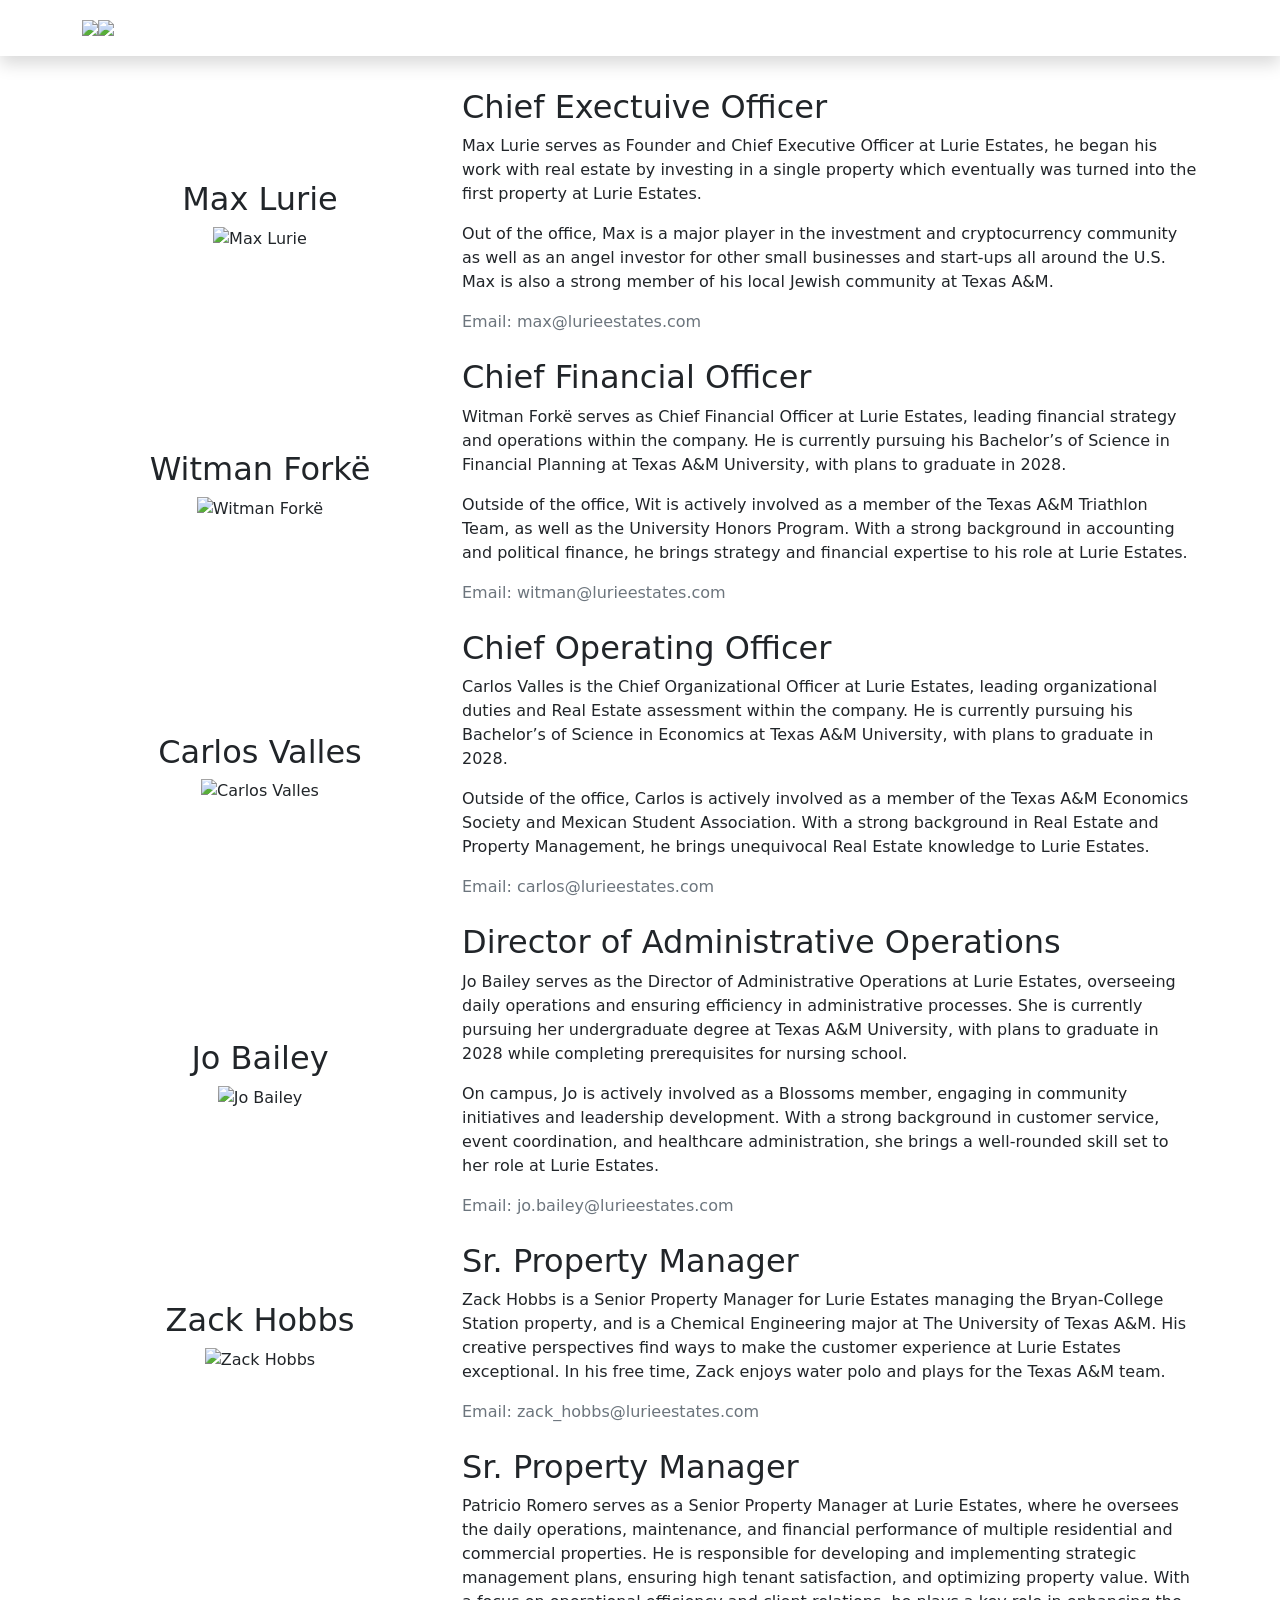
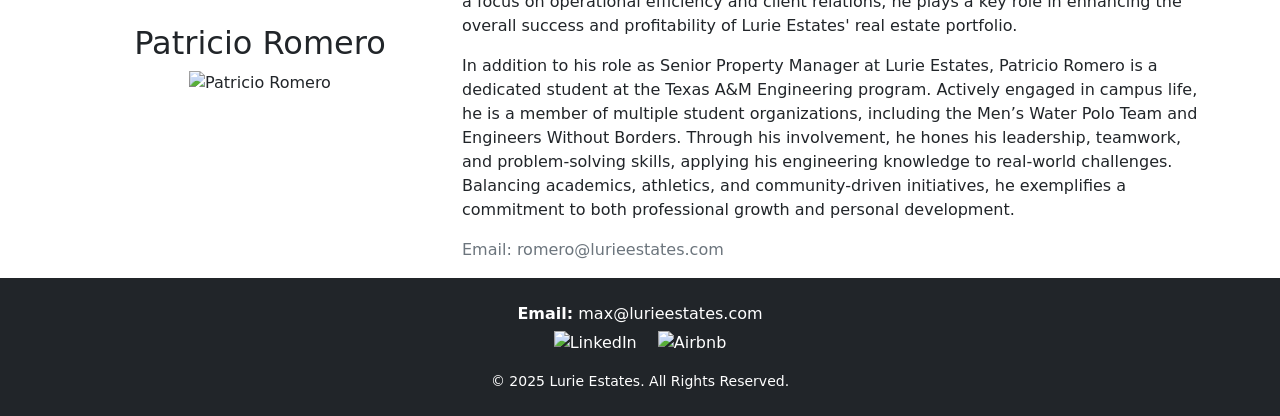
==== bio.html @ 8a68ab49 "Add files via upload" ====
<!DOCTYPE html>
<html lang="en">
<head>
  <meta charset="UTF-8" />
  <meta name="viewport" content="width=device-width, initial-scale=1.0" />
  <title>Lurie Estates | Bio</title>
  <!-- Bootstrap CSS -->
  <link
    href="https://cdn.jsdelivr.net/npm/bootstrap@5.3.0/dist/css/bootstrap.min.css"
    rel="stylesheet"
  />
  <!-- GSAP & ScrollTrigger -->
  <script src="https://cdnjs.cloudflare.com/ajax/libs/gsap/3.11.4/gsap.min.js"></script>
  <script src="https://cdnjs.cloudflare.com/ajax/libs/gsap/3.11.4/ScrollTrigger.min.js"></script>
  <link rel="stylesheet" href="static/style.css">
</head>
<body>
  <nav class="navbar navbar-expand-lg navbar-dark fixed-top shadow mobile-trim">
    <div class="container">
      <a class="navbar-brand d-flex align-items-center" href="index.html"><img src="static/lurie_estates_logo.PNG" class="nav-logo"><img src="static/lurie_estates_logo_text.PNG" class="nav-logo-text"></a>
      <button
        class="navbar-toggler"
        type="button"
        data-bs-toggle="collapse"
        data-bs-target="#navbarNav"
        aria-controls="navbarNav"
        aria-expanded="false"
        aria-label="Toggle navigation"
      >
        <span class="navbar-toggler-icon"></span>
      </button>
      <div class="collapse navbar-collapse justify-content-end" id="navbarNav">
        <ul class="navbar-nav">
          <li class="nav-item">
            <a class="nav-link" href="index.html#properties">Properties</a>
          </li>
          <li class="nav-item">
            <a class="nav-link" href="index.html#reviews">Reviews</a>
          </li>
          <li class="nav-item dropdown">
            <a
              class="nav-link dropdown-toggle"
              href="#"
              id="teamDropdown"
              role="button"
              data-bs-toggle="dropdown"
              aria-expanded="false"
            >
              Team
            </a>
            <ul class="dropdown-menu bg-main" aria-labelledby="teamDropdown">
              <li><a class="dropdown-item" href="bio.html#max">Max Lurie</a></li>
              <li><a class="dropdown-item" href="bio.html#witman">Witman Forkë</a></li>
              <li><a class="dropdown-item" href="bio.html#carlos">Carlos Valles</a></li>
              <li><a class="dropdown-item" href="bio.html#jo">Jo Bailey</a></li>
              <li><a class="dropdown-item" href="bio.html#zack">Zack Hobbs</a></li>
              <li><a class="dropdown-item" href="bio.html#patricio">Patricio Romero</a></li>
            </ul>
          </li>
          <li class="nav-item">
            <a class="nav-link" href="contact.html">Contact</a>
          </li>
        </ul>
      </div>
    </div>
  </nav>

  <div style="height: 80px;"></div>
  
  <!-- Bio Section with layered background -->
  <section id="max" class="bio-section">
    <div class="container bio-content">
      <div class="row align-items-center">
        <div class="col-md-4 text-center">
          <h2>Max Lurie</h2>
          <img
            src="static\max_headshot.jpg"
            alt="Max Lurie"
            class="img-fluid bio-pic"
          />
        </div>
        <div class="col-md-8 order-md-1">
          <h2 class="mt-2">Chief Exectuive Officer</h2>
          <p>
            Max Lurie serves as Founder and Chief Executive Officer at Lurie Estates, he began his work with real estate by investing in a single property which eventually was turned into the first property at Lurie Estates.
          </p><p>Out of the office, Max is a major player in the investment and cryptocurrency community as well as an angel investor for other small businesses and start-ups all around the U.S. Max is also a strong member of his local Jewish community at Texas A&M.
          </p>
          <p class="text-secondary">Email: <a class="text-secondary text-decoration-none" href="mailto:max@lurieestates.com">max@lurieestates.com</a></p>
        </div>
      </div>
    </div>
  </section>

  <section id="witman" class="bio-section">
    <div class="container bio-content">
      <div class="row align-items-center">
        <div class="col-md-4 text-center">
          <h2>Witman Forkë</h2>
          <img
            src="static\witman_headshot.jpg"
            alt="Witman Forkë"
            class="img-fluid bio-pic"
          />
        </div>
        <div class="col-md-8 order-md-1">
          <h2 class="mt-2">Chief Financial Officer</h2>
          <p>
            Witman Forkë serves as Chief Financial Officer at Lurie Estates, leading financial strategy and operations within the company. He is currently pursuing his Bachelor’s of Science in Financial Planning at Texas A&M University, with plans to graduate in 2028. 
          </p><p>
Outside of the office, Wit is actively involved as a member of the Texas A&M Triathlon Team, as well as the University Honors Program. With a strong background in accounting and political finance, he brings strategy and financial expertise to his role at Lurie Estates. 

          </p>
          <p class="text-secondary">Email: <a href="mailto:witman@lurieestates.com" class="text-secondary text-decoration-none">witman@lurieestates.com</a></p>
        </div>
      </div>
    </div>
  </section>
  
  <section id="carlos" class="bio-section">
    <div class="container bio-content">
      <div class="row align-items-center">
        <div class="col-md-4 text-center">
          <h2>Carlos Valles</h2>
          <img
            src="static\carlos_headshot.jpg"
            alt="Carlos Valles"
            class="img-fluid bio-pic"
          />
        </div>
        <div class="col-md-8 order-md-1">
          <h2 class="mt-2">Chief Operating Officer</h2>
          <p>
            Carlos Valles is the Chief Organizational Officer at Lurie Estates, leading organizational duties and Real Estate assessment within the company. He is currently pursuing his Bachelor’s of Science in Economics at Texas A&M University, with plans to graduate in 2028. 
          </p><p>
Outside of the office, Carlos is actively involved as a member of the Texas A&M Economics Society and Mexican Student Association. With a strong background in Real Estate and Property Management, he brings unequivocal Real Estate knowledge to Lurie Estates. 

          </p>
          <p class="text-secondary">Email: <a class="text-secondary text-decoration-none" href="mailto:carlos@lurieestates.com">carlos@lurieestates.com</a></p>
        </div>
      </div>
    </div>
  </section>

  <section id="jo" class="bio-section">
    <div class="container bio-content">
      <div class="row align-items-center">
        <div class="col-md-4 text-center">
          <h2>Jo Bailey</h2>
          <img
            src="static\jo_headshot.jpg"
            alt="Jo Bailey"
            class="img-fluid bio-pic"
          />
        </div>
        <div class="col-md-8 order-md-1">
          <h2 class="mt-2">Director of Administrative Operations</h2>
          <p>
            Jo Bailey serves as the Director of Administrative Operations at Lurie Estates, overseeing daily operations and ensuring efficiency in administrative processes. She is currently pursuing her undergraduate degree at Texas A&M University, with plans to graduate in 2028 while completing prerequisites for nursing school.
          </p><p>
On campus, Jo is actively involved as a Blossoms member, engaging in community initiatives and leadership development. With a strong background in customer service, event coordination, and healthcare administration, she brings a well-rounded skill set to her role at Lurie Estates.

          </p>
          <p class="text-secondary">Email: <a href="mailto:jo.bailey@lurieestates.com" class="text-secondary text-decoration-none">jo.bailey@lurieestates.com</a></p>
        </div>
      </div>
    </div>
  </section>

  <section id="zack" class="bio-section">
    <div class="container bio-content">
      <div class="row align-items-center">
        <div class="col-md-4 text-center">
          <h2>Zack Hobbs</h2>
          <img
            src="static\zack_headshot.jpg"
            alt="Zack Hobbs"
            class="img-fluid bio-pic"
          />
        </div>
        <div class="col-md-8 order-md-1">
          <h2 class="mt-2">Sr. Property Manager</h2>
          <p>
            Zack Hobbs is a Senior Property Manager for Lurie Estates managing the Bryan-College Station property, and is a Chemical Engineering major at The University of Texas A&M. His creative perspectives find ways to make the customer experience at Lurie Estates exceptional. In his free time, Zack enjoys water polo and plays for the Texas A&M team.
          </p>
          <p class="text-secondary">Email: <a href="mailto:zack_hobbs@lurieestates.com" class="text-secondary text-decoration-none">zack_hobbs@lurieestates.com</a></p>
        </div>
      </div>
    </div>
  </section>

  <section id="patricio" class="bio-section">
    <div class="container bio-content">
      <div class="row align-items-center">
        <div class="col-md-4 text-center">
          <h2>Patricio Romero</h2>
          <img
            src="static\patricio_headshot.jpg"
            alt="Patricio Romero"
            class="img-fluid bio-pic"
          />
        </div>
        <div class="col-md-8 order-md-1">
          <h2 class="mt-2">Sr. Property Manager</h2>
          <p>
            Patricio Romero serves as a Senior Property Manager at Lurie Estates, where he oversees the daily operations, maintenance, and financial performance of multiple residential and commercial properties. He is responsible for developing and implementing strategic management plans, ensuring high tenant satisfaction, and optimizing property value. With a focus on operational efficiency and client relations, he plays a key role in enhancing the overall success and profitability of Lurie Estates' real estate portfolio.
          </p><p>
	In addition to his role as Senior Property Manager at Lurie Estates, Patricio Romero is a dedicated student at the Texas A&M Engineering program. Actively engaged in campus life, he is a member of multiple student organizations, including the Men’s Water Polo Team and Engineers Without Borders. Through his involvement, he hones his leadership, teamwork, and problem-solving skills, applying his engineering knowledge to real-world challenges. Balancing academics, athletics, and community-driven initiatives, he exemplifies a commitment to both professional growth and personal development.

          </p>
          <p class="text-secondary">Email: <a href="mailto:romero@lurieestates.com" class="text-secondary text-decoration-none">romero@lurieestates.com</a></p>
        </div>
      </div>
    </div>
  </section>
  
  <footer class="bg-dark text-white text-center py-4">
    <div class="container">
      <p class="mb-1">
        <strong>Email:</strong>
        <a href="mailto:max@lurieestates.com" class="text-white text-decoration-none">max@lurieestates.com</a>
      </p>
      <p class="mb-3">
        <a href="https://www.linkedin.com/company/lurie-estates/" target="_blank" class="text-white text-decoration-none me-3">
          <img src="static\linkedin_logo.webp" alt="LinkedIn" style="width: 24px; height: 24px; vertical-align: middle;">
        </a>
        <a href="https://www.airbnb.com/users/show/472036509" target="_blank" class="text-white text-decoration-none">
          <img src="static\airbnb_logo.png" alt="Airbnb" style="width: 24px; height: 24px; vertical-align: middle;">
        </a>
      </p>
      <p class="small mb-0">&copy; 2025 Lurie Estates. All Rights Reserved.</p>
    </div>
  </footer>
  
  <!-- Bootstrap Bundle JS -->
  <script src="https://cdn.jsdelivr.net/npm/bootstrap@5.3.0/dist/js/bootstrap.bundle.min.js"></script>
  <!-- Custom JS for Scroll Animations -->
  <script>
    // Register ScrollTrigger with GSAP
    gsap.registerPlugin(ScrollTrigger);

    // Parallax effect for hero layers
    gsap.to(".layer.layer1", {
      scrollTrigger: {
        trigger: ".hero",
        start: "top top",
        end: "bottom top",
        scrub: true,
      },
      y: -100,
      ease: "none",
    });

    gsap.to(".layer.layer2", {
      scrollTrigger: {
        trigger: ".hero",
        start: "top top",
        end: "bottom top",
        scrub: true,
      },
      y: -200,
      ease: "none",
    });

    // Animate section headings on scroll
    gsap.utils.toArray("section").forEach((section) => {
      gsap.from(section.querySelector("h2"), {
        opacity: 0,
        y: 10,
        duration: 1,
        scrollTrigger: {
          trigger: section,
          start: "top 80%",
        },
      });
    });
  </script>
</body>
</html>
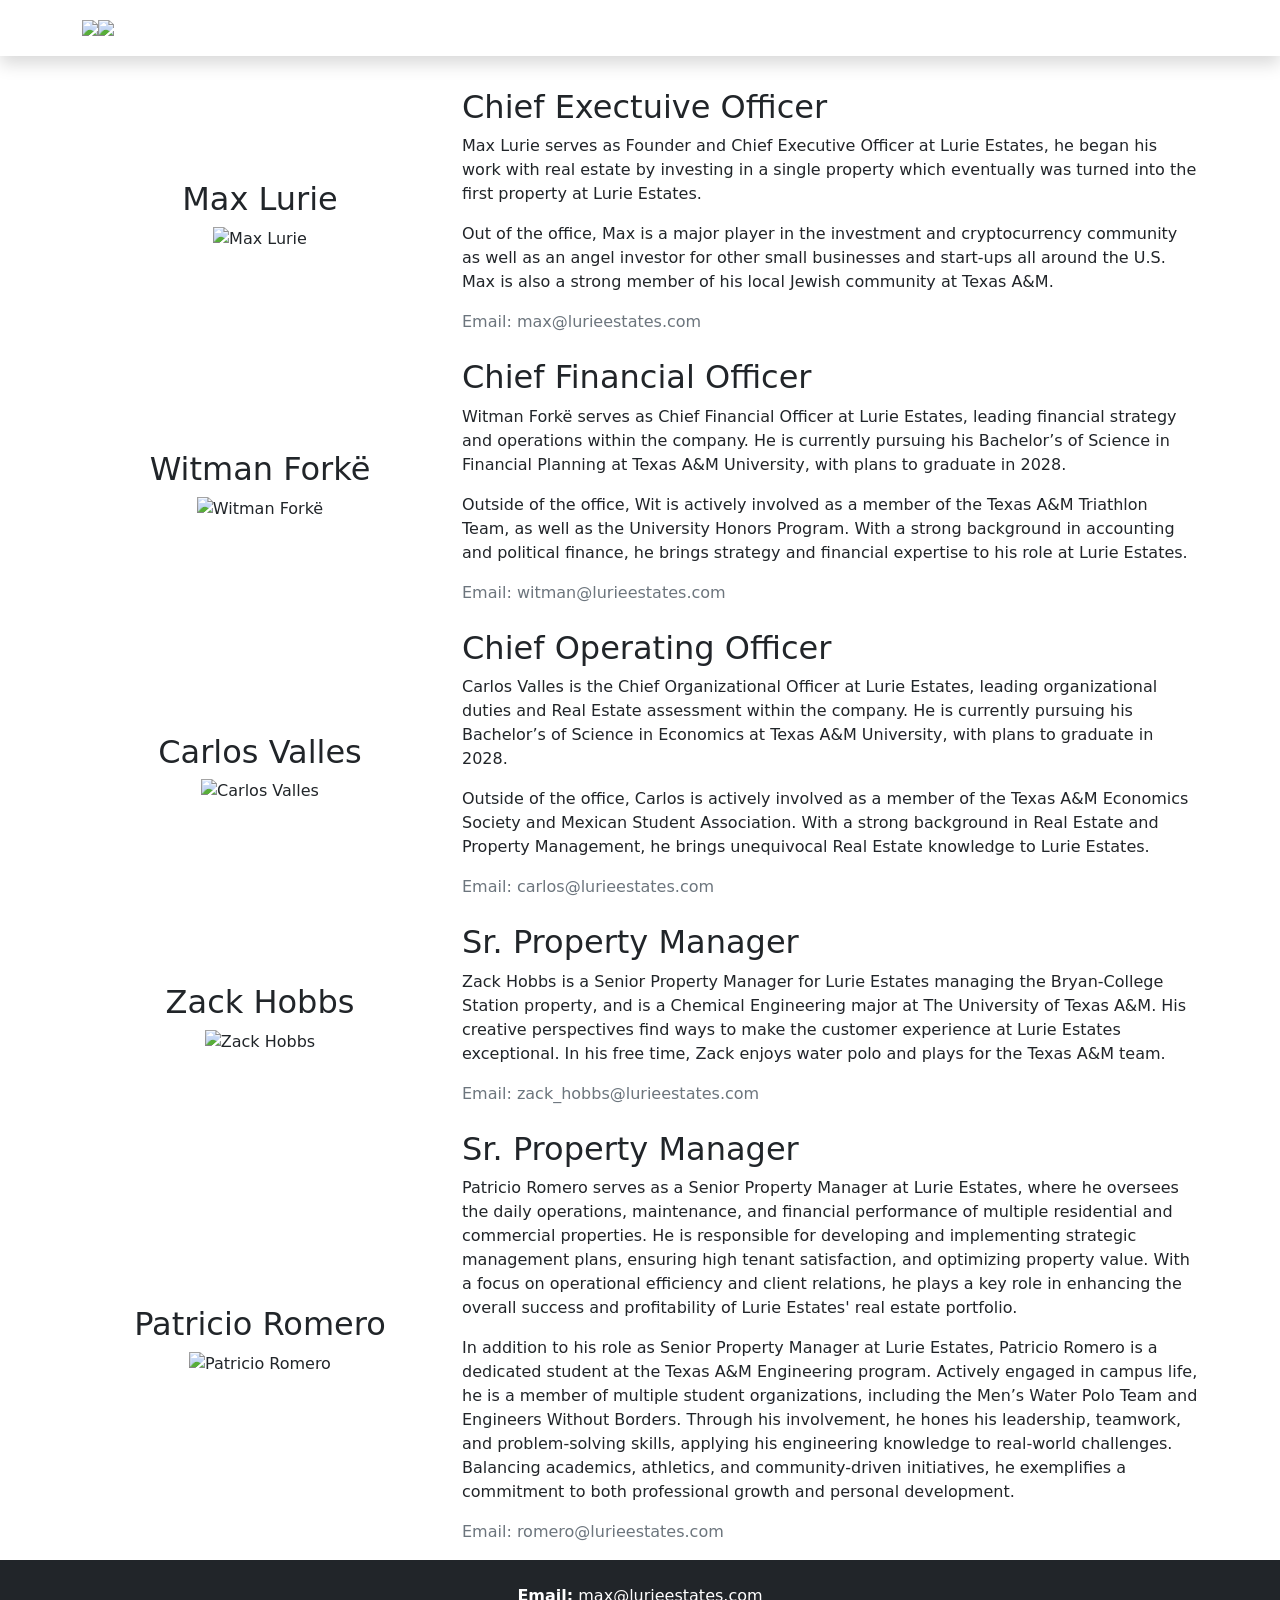
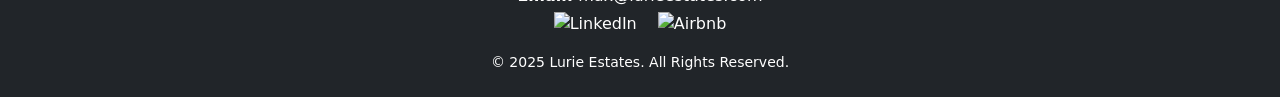
==== commit a9d47f4e: "Add files via upload" ====
--- a/bio.html
+++ b/bio.html
@@ -52,7 +52,6 @@
               <li><a class="dropdown-item" href="bio.html#max">Max Lurie</a></li>
               <li><a class="dropdown-item" href="bio.html#witman">Witman Forkë</a></li>
               <li><a class="dropdown-item" href="bio.html#carlos">Carlos Valles</a></li>
-              <li><a class="dropdown-item" href="bio.html#jo">Jo Bailey</a></li>
               <li><a class="dropdown-item" href="bio.html#zack">Zack Hobbs</a></li>
               <li><a class="dropdown-item" href="bio.html#patricio">Patricio Romero</a></li>
             </ul>
@@ -141,30 +140,6 @@
     </div>
   </section>
 
-  <section id="jo" class="bio-section">
-    <div class="container bio-content">
-      <div class="row align-items-center">
-        <div class="col-md-4 text-center">
-          <h2>Jo Bailey</h2>
-          <img
-            src="static\jo_headshot.jpg"
-            alt="Jo Bailey"
-            class="img-fluid bio-pic"
-          />
-        </div>
-        <div class="col-md-8 order-md-1">
-          <h2 class="mt-2">Director of Administrative Operations</h2>
-          <p>
-            Jo Bailey serves as the Director of Administrative Operations at Lurie Estates, overseeing daily operations and ensuring efficiency in administrative processes. She is currently pursuing her undergraduate degree at Texas A&M University, with plans to graduate in 2028 while completing prerequisites for nursing school.
-          </p><p>
-On campus, Jo is actively involved as a Blossoms member, engaging in community initiatives and leadership development. With a strong background in customer service, event coordination, and healthcare administration, she brings a well-rounded skill set to her role at Lurie Estates.
-
-          </p>
-          <p class="text-secondary">Email: <a href="mailto:jo.bailey@lurieestates.com" class="text-secondary text-decoration-none">jo.bailey@lurieestates.com</a></p>
-        </div>
-      </div>
-    </div>
-  </section>
 
   <section id="zack" class="bio-section">
     <div class="container bio-content">
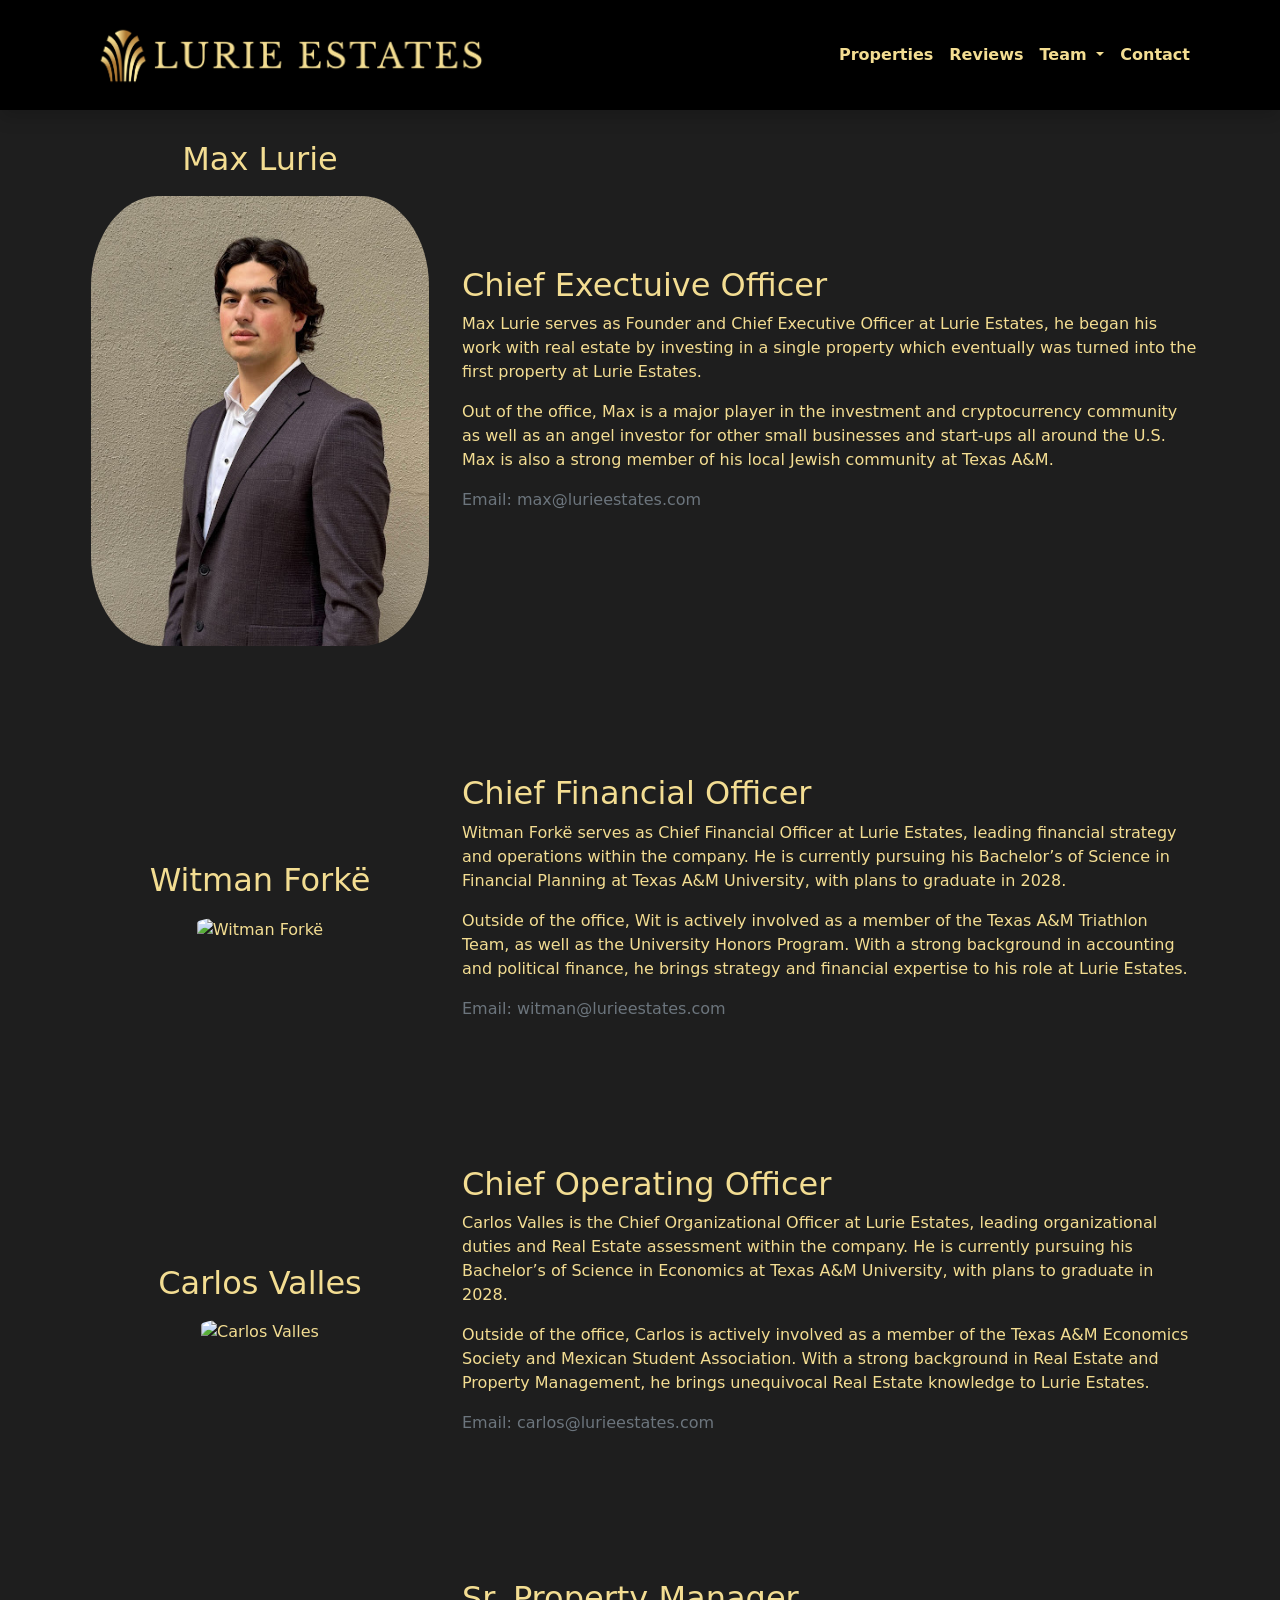
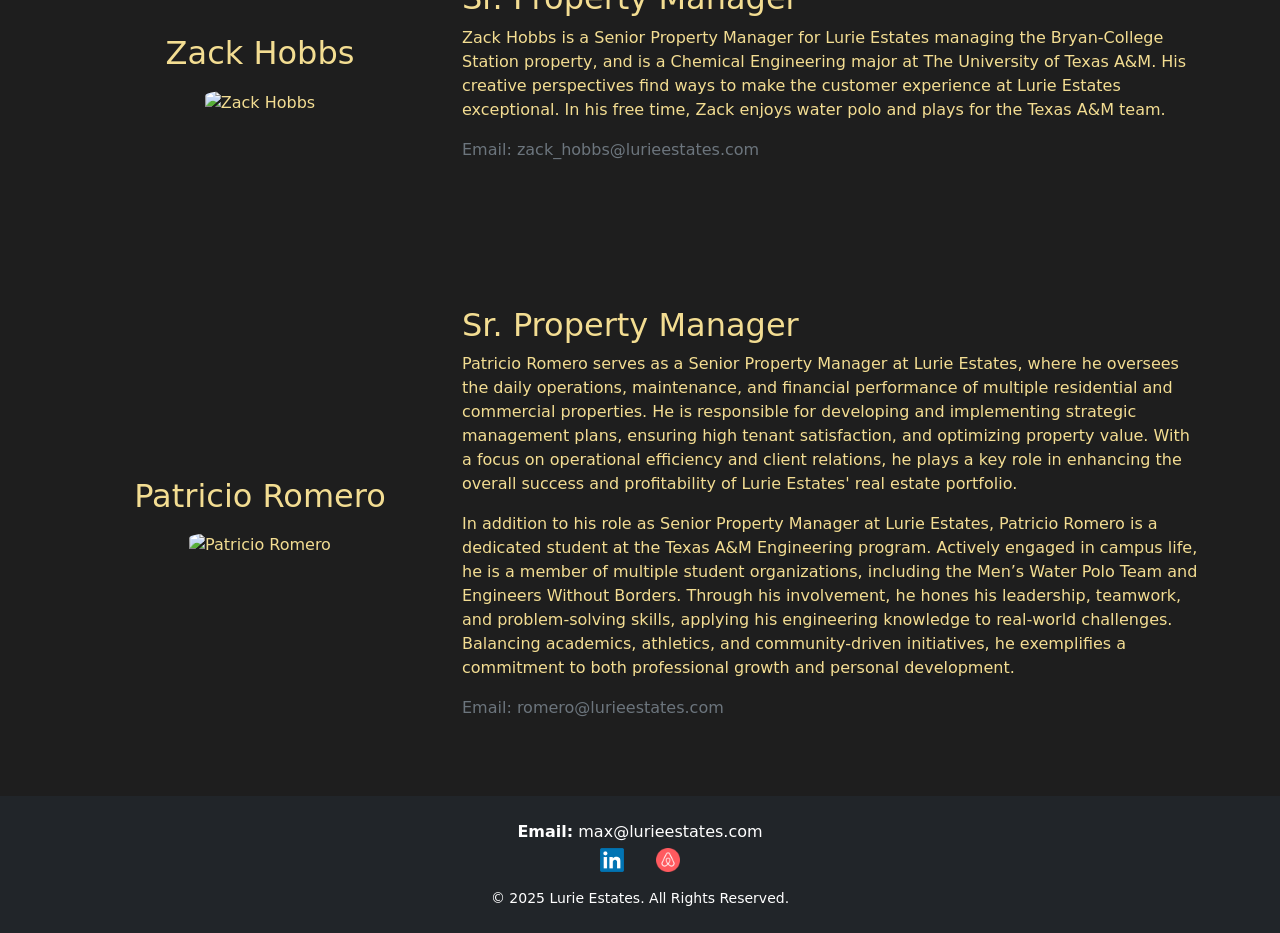
==== commit 5c347705: "Update bio.html" ====
--- a/bio.html
+++ b/bio.html
@@ -96,7 +96,7 @@
         <div class="col-md-4 text-center">
           <h2>Witman Forkë</h2>
           <img
-            src="static\witman_headshot.jpg"
+            src="static\Wit_picture.jpg"
             alt="Witman Forkë"
             class="img-fluid bio-pic"
           />
@@ -121,7 +121,7 @@
         <div class="col-md-4 text-center">
           <h2>Carlos Valles</h2>
           <img
-            src="static\carlos_headshot.jpg"
+            src="static\Carlos_picture.jpg"
             alt="Carlos Valles"
             class="img-fluid bio-pic"
           />
@@ -147,7 +147,7 @@
         <div class="col-md-4 text-center">
           <h2>Zack Hobbs</h2>
           <img
-            src="static\zack_headshot.jpg"
+            src="static\Zack_picture.jpg"
             alt="Zack Hobbs"
             class="img-fluid bio-pic"
           />
@@ -169,7 +169,7 @@
         <div class="col-md-4 text-center">
           <h2>Patricio Romero</h2>
           <img
-            src="static\patricio_headshot.jpg"
+            src="static\Pato_picture.jpg"
             alt="Patricio Romero"
             class="img-fluid bio-pic"
           />
@@ -250,4 +250,4 @@
     });
   </script>
 </body>
-</html>+</html>
--- a/static/style.css
+++ b/static/style.css
@@ -0,0 +1,267 @@
+/* General Styles */
+body, html {
+  margin: 0;
+  padding: 0;
+  height: 100%;
+  scroll-behavior: smooth;
+  background-color:  rgb(30, 30, 30);
+  color: #f3dd92; /* Gold text */
+}
+
+section {
+  padding: 60px 0;
+}
+
+/* Hero Section with Layered Backgrounds */
+.hero {
+  position: relative;
+  height: 100vh;
+  overflow: hidden;
+  background: url('hero-bg.jpg') no-repeat center center/cover;
+}
+
+.hero .layer {
+  position: absolute;
+  width: 100%;
+  height: 100%;
+  background-position: center;
+  background-size: cover;
+}
+
+.hero .layer.layer1 {
+  background-image: url('layer1.png');
+}
+
+.hero .layer.layer2 {
+  background-image: url('layer2.png');
+}
+
+.hero .content {
+  position: relative;
+  z-index: 10;
+  display: flex;
+  flex-direction: column;
+  align-items: center;
+  justify-content: center;
+  height: 100%;
+  color: #f3dd92;
+}
+
+.bg-gold {
+  background-color: #f3dd92;
+  
+}
+
+.btn-outline-primary {
+  color: #f3dd92;
+  border: 2px solid #f3dd92;
+  background-color: transparent;
+}
+
+.btn-outline-primary:hover {
+  color: black;
+  background-color: #f3dd92;
+  border-color: #f3dd92;
+}
+
+/* Navigation Bar */
+.navbar {
+  background-color: rgb(0, 0, 0);
+  padding: 15px 0;
+}
+
+.navbar a {
+  color: #f3dd92; /* Gold links */
+  text-decoration: none;
+  font-weight: bold;
+  padding: 10px 15px;
+  transition: color 0.3s;
+}
+
+.bg-main {
+  background-color:  rgb(30, 30, 30);
+}
+
+/*Property card */
+.propertycard {
+  background-color: black;
+  color: white;
+  box-shadow: black 0px 0px 10px;
+  height: 100%;
+  display: flex;
+  flex-direction: column;
+}
+
+.card img {
+  height: 200px; 
+  width: 100%;
+  object-fit: cover;
+}
+
+.card-body {
+  flex-grow: 1;
+  display: flex;
+  flex-direction: column;
+  padding: 15px;
+  gap: 15px;  /* Equal spacing between all elements */
+}
+
+/* Equal spacing for text elements */
+.card-body h5,
+.card-body h6,
+.card-body p {
+  margin: 0;  /* Remove default margins */
+  flex-shrink: 0;
+}
+
+/* Description takes remaining space */
+.card-body p {
+  flex-grow: 1;
+}
+
+.teamcard {
+
+  background-color: black;
+
+  color: white;
+
+  box-shadow: black 0px 0px 10px;
+
+}
+
+.navbar a:hover {
+  color: white;
+}
+
+
+/* Parallax Section */
+.parallax-section {
+  position: relative;
+  height: 80vh;
+  overflow: hidden;
+}
+
+.parallax-section .bg-layer {
+  position: absolute;
+  top: 0;
+  left: 0;
+  width: 100%;
+  height: 120%;
+  background-position: center;
+  background-size: cover;
+  filter: brightness(0.7);
+}
+
+/* Bio Section */
+.bio-section {
+  position: relative;
+  background: url('bio-bg.jpg') no-repeat center center/cover;
+  background-size: cover;
+}
+
+.bio-section::before {
+  content: "";
+  position: absolute;
+  top: 0;
+  left: 0;
+  width: 100%;
+  height: 100%;
+  background-color:  rgb(30, 30, 30);
+  z-index: 5;
+}
+
+.bio-content {
+  position: relative;
+  z-index: 10;
+  color: #f3dd92; /* Gold text */
+}
+
+/* Footer */
+footer {
+  background-color: black;
+  color: white;
+  text-align: center;
+  padding: 20px;
+}
+
+footer a {
+  color: #f3dd92; /* Gold links */
+  text-decoration: none;
+  transition: color 0.3s;
+}
+
+footer a:hover {
+  color: white;
+}
+
+footer img {
+  width: 24px;
+  height: 24px;
+  margin: 0 5px;
+  vertical-align: middle;
+}
+
+.logo {
+  width: 24px; 
+  height: 24px; 
+  vertical-align: middle;
+  transition : width 0.3s, height 0.3s;
+}
+.logo:hover {
+  width: 32px;
+  height: 32px;
+}
+
+.bio-pic {
+  max-height: 450px;
+  width: auto;
+  border-radius: 20%;
+  margin-top: 10px;
+}
+
+.dropdown-item:hover {
+  background-color: #f3dd92;
+  color: black;
+}
+
+.nav-logo-text {
+  max-height: 40px; 
+  width: auto;
+}
+
+.nav-logo {
+  max-height: 60px; 
+  width: auto;
+}
+
+.modal-header {
+    border-color: #f3dd92;
+}
+
+a {
+  color: #756dff;
+}
+
+@media (min-width: 768px) {
+  .desktop-hidden {
+    display: none;
+  }
+}
+
+@media (max-width: 768px) {
+  .nav-logo-text {
+    display: none;
+  }
+  .mobile-hidden {
+    display: none;
+  }
+  .mobile-trim {
+    padding: 0 !important;
+    margin: 0 !important;
+  }
+
+  .nav-logo {
+    max-height: 40px; 
+    width: auto;
+  }
+}
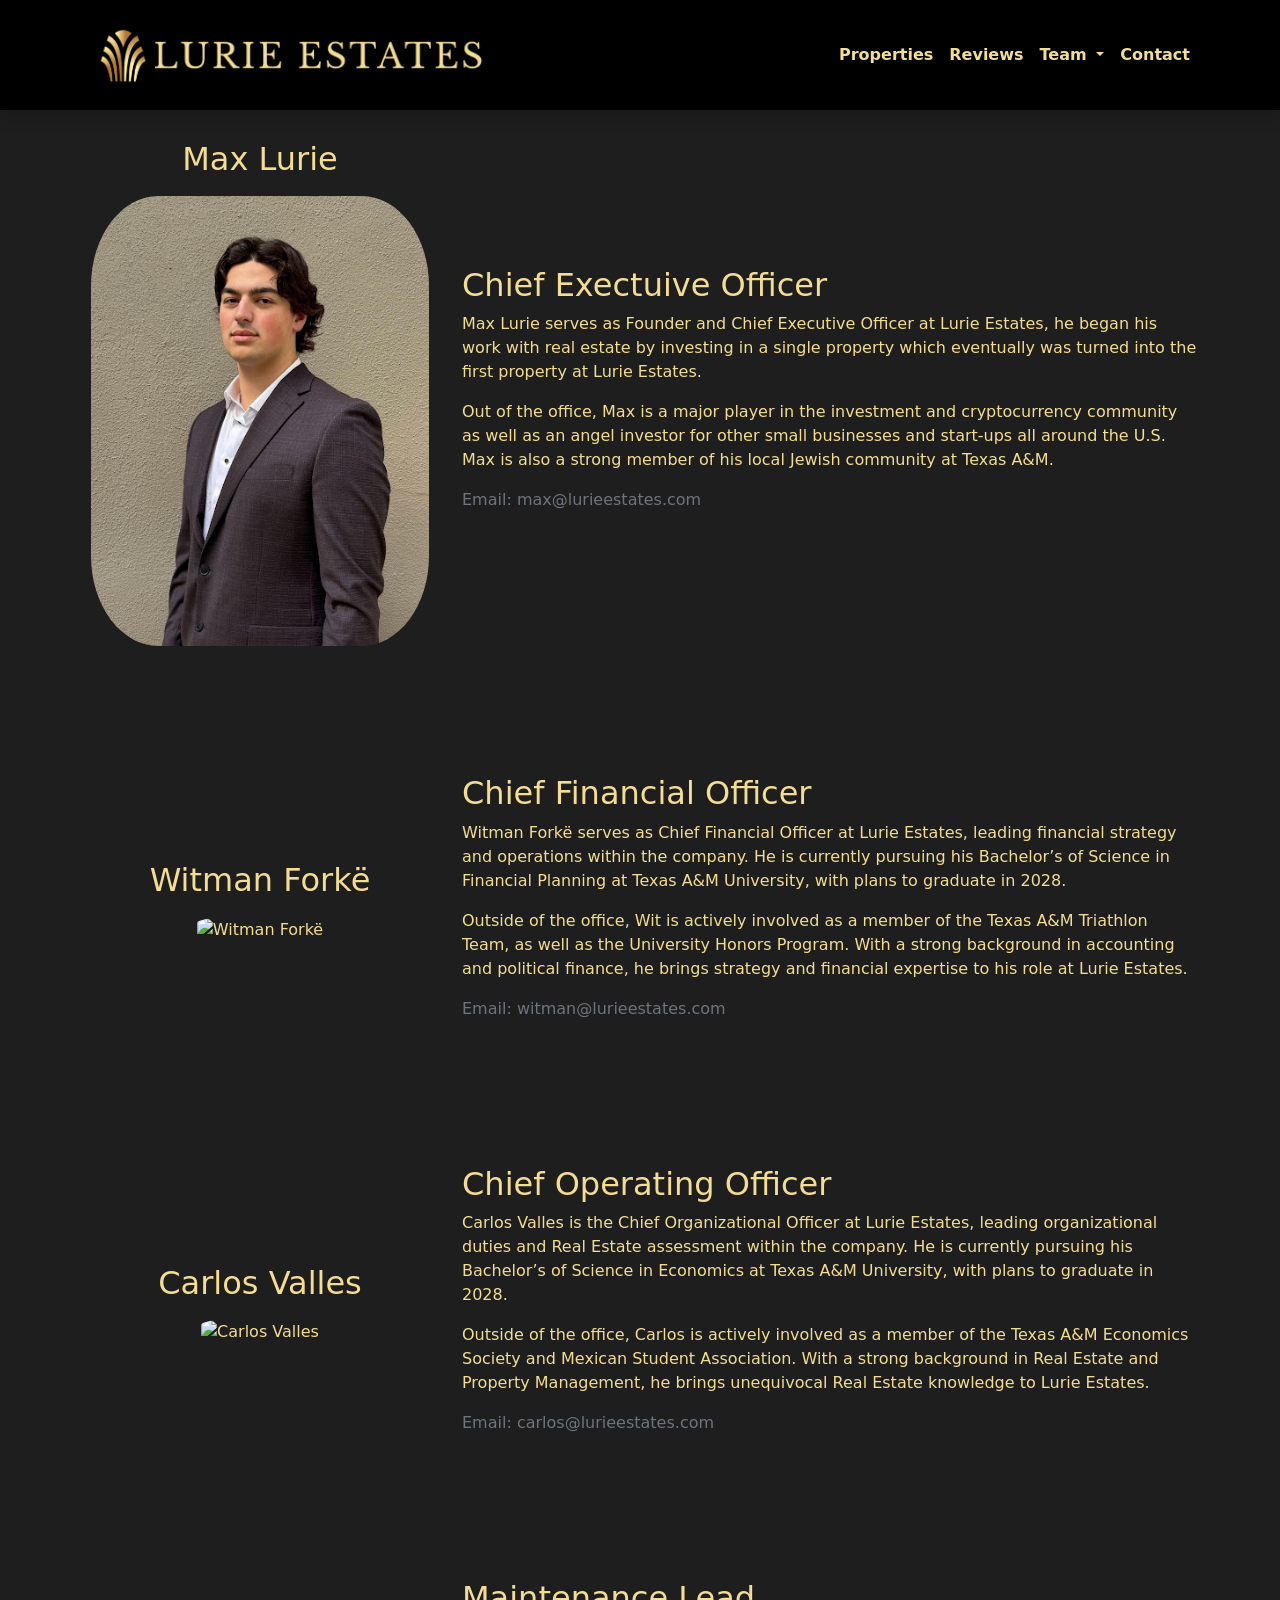
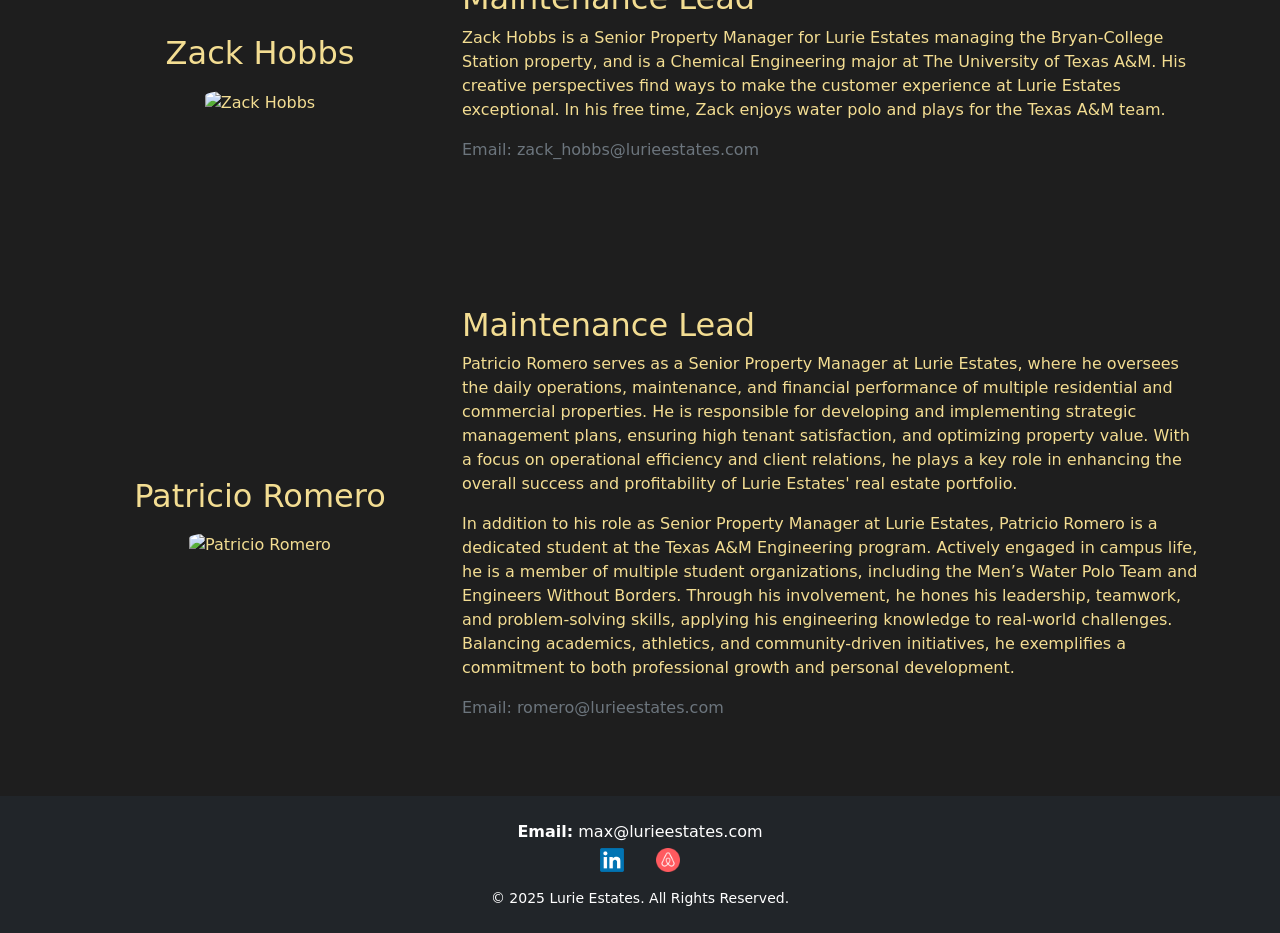
==== commit ebc93239: "." ====
--- a/bio.html
+++ b/bio.html
@@ -153,7 +153,7 @@
           />
         </div>
         <div class="col-md-8 order-md-1">
-          <h2 class="mt-2">Sr. Property Manager</h2>
+          <h2 class="mt-2">Maintenance Lead</h2>
           <p>
             Zack Hobbs is a Senior Property Manager for Lurie Estates managing the Bryan-College Station property, and is a Chemical Engineering major at The University of Texas A&M. His creative perspectives find ways to make the customer experience at Lurie Estates exceptional. In his free time, Zack enjoys water polo and plays for the Texas A&M team.
           </p>
@@ -175,7 +175,7 @@
           />
         </div>
         <div class="col-md-8 order-md-1">
-          <h2 class="mt-2">Sr. Property Manager</h2>
+          <h2 class="mt-2">Maintenance Lead</h2>
           <p>
             Patricio Romero serves as a Senior Property Manager at Lurie Estates, where he oversees the daily operations, maintenance, and financial performance of multiple residential and commercial properties. He is responsible for developing and implementing strategic management plans, ensuring high tenant satisfaction, and optimizing property value. With a focus on operational efficiency and client relations, he plays a key role in enhancing the overall success and profitability of Lurie Estates' real estate portfolio.
           </p><p>
